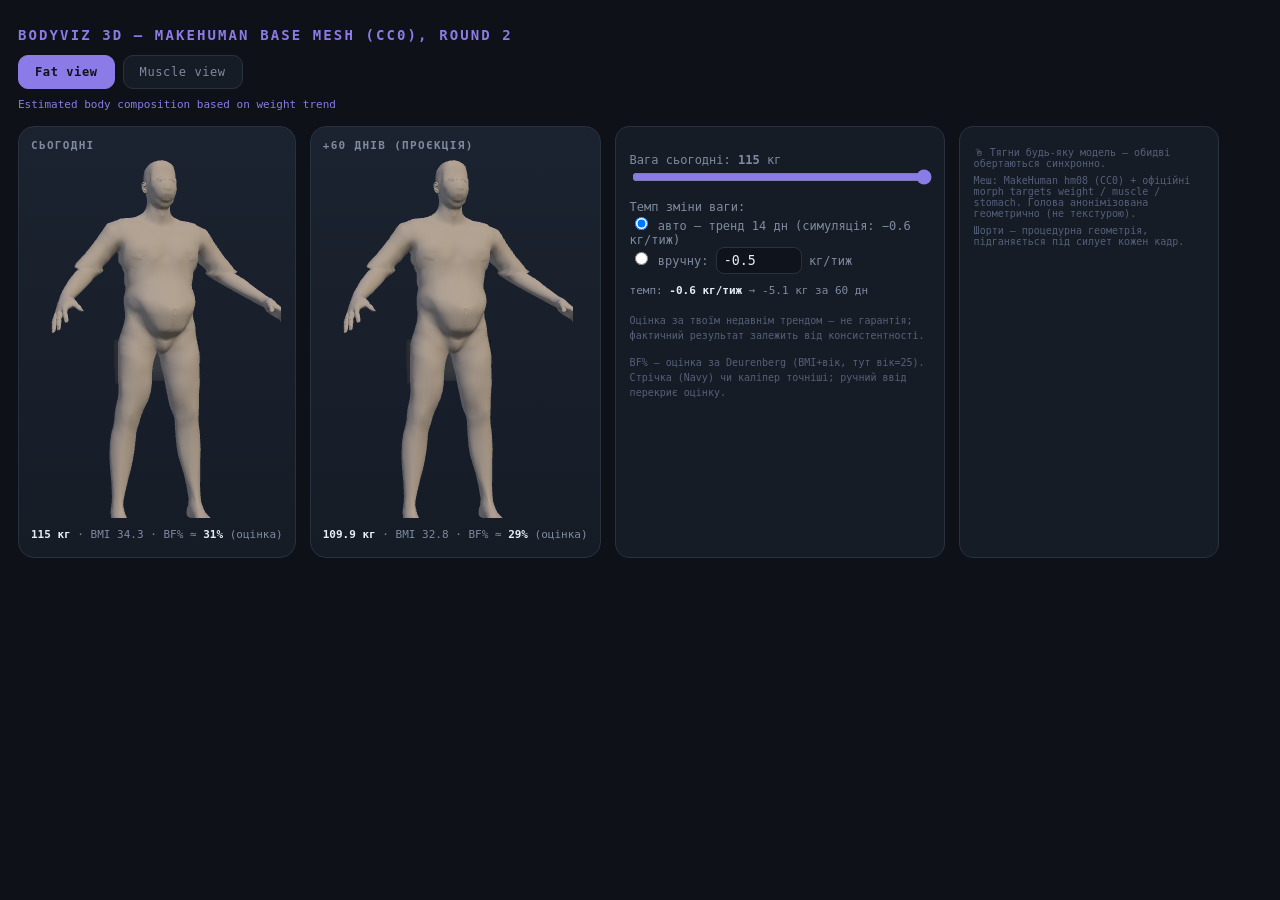
==== .claude/bodyviz-3d.html @ 17f6442b "feat: body-viz prototype round 2 — real MakeHuman mesh, shorts, Fat/Muscle split Follow-up to round-" ====
<!DOCTYPE html>
<html lang="uk">
<head>
<meta charset="utf-8" />
<meta name="viewport" content="width=device-width, initial-scale=1" />
<title>BodyViz 3D — MakeHuman mesh, round 2</title>
<style>
  body{ margin:0; background:#0E1117; color:#E7ECF3; font-family:system-ui,sans-serif; padding:18px; }
  h1{ font-size:14px; letter-spacing:.15em; text-transform:uppercase; color:#8A7BE6; font-family:monospace; }
  .modes{ display:flex; gap:8px; margin-top:12px; }
  .modes button{ font-family:monospace; font-size:12px; letter-spacing:.05em; padding:9px 16px;
    border-radius:10px; border:1px solid #28323F; background:#161C26; color:#7E8AA0; cursor:pointer; }
  .modes button.active{ background:#8A7BE6; color:#11131c; border-color:#8A7BE6; font-weight:700; }
  .caption{ font-family:monospace; font-size:11px; color:#8A7BE6; margin-top:8px; max-width:560px; line-height:1.5; }
  .row{ display:flex; flex-wrap:wrap; gap:14px; margin-top:12px; }
  .fig{ background:linear-gradient(180deg,#1B2330,#161C26); border:1px solid #28323F; border-radius:16px;
        padding:12px; }
  .fig h2{ font-size:11px; font-family:monospace; letter-spacing:.12em; text-transform:uppercase;
           color:#7E8AA0; margin:0 0 6px; }
  canvas{ border-radius:10px; display:block; touch-action:none; cursor:grab; }
  .meta{ font-family:monospace; font-size:11px; color:#7E8AA0; margin-top:8px; line-height:1.7; }
  .meta b{ color:#E7ECF3; }
  .controls{ background:#161C26; border:1px solid #28323F; border-radius:14px; padding:14px;
             font-family:monospace; font-size:12px; color:#7E8AA0; min-width:250px; max-width:300px; }
  .controls label{ display:block; margin-top:12px; }
  .controls.dim{ opacity:.4; }
  input[type=range]{ width:100%; accent-color:#8A7BE6; }
  input[type=number]{ width:70px; background:#0f141c; border:1px solid #28323F; color:#E7ECF3;
                      font-family:monospace; padding:5px 7px; border-radius:8px; }
  .disclaimer{ font-size:10px; color:#54607a; margin-top:12px; line-height:1.5; }
  .hint{ font-size:10px; color:#54607a; margin-top:6px; }
  #loading{ font-family:monospace; font-size:12px; color:#7E8AA0; padding:30px; }
</style>
</head>
<body>
<h1>BodyViz 3D — MakeHuman base mesh (CC0), round 2</h1>
<div class="modes" id="loadingModes" style="display:none">
  <button id="modeFatBtn" class="active">Fat view</button>
  <button id="modeMuscleBtn">Muscle view</button>
</div>
<div class="caption" id="viewCaption"></div>
<div id="loading">Завантаження меша (~2.5 МБ)…</div>
<div class="row" id="ui" style="display:none">
  <div class="fig">
    <h2>Сьогодні</h2>
    <canvas id="cvNow" width="250" height="360"></canvas>
    <div class="meta" id="metaNow"></div>
  </div>
  <div class="fig">
    <h2>+60 днів (проєкція)</h2>
    <canvas id="cvProj" width="250" height="360"></canvas>
    <div class="meta" id="metaProj"></div>
  </div>
  <div class="controls" id="fatControls">
    <label>Вага сьогодні: <b id="wV">115</b> кг
      <input type="range" id="wS" min="75" max="115" value="115" step="0.5"></label>
    <label>Темп зміни ваги:<br>
      <input type="radio" name="rateMode" id="rmAuto" checked>
      <label for="rmAuto" style="display:inline">авто — тренд 14 дн (симуляція: −0.6 кг/тиж)</label><br>
      <input type="radio" name="rateMode" id="rmMan">
      <label for="rmMan" style="display:inline">вручну:</label>
      <input type="number" id="rateIn" value="-0.5" step="0.1" min="-2" max="2"> кг/тиж
    </label>
    <div class="meta" id="rateMeta"></div>
    <div class="disclaimer">Оцінка за твоїм недавнім трендом — не гарантія; фактичний
      результат залежить від консистентності.</div>
    <div class="disclaimer">BF% — оцінка за Deurenberg (BMI+вік, тут вік=25).
      Стрічка (Navy) чи каліпер точніші; ручний ввід перекриє оцінку.</div>
  </div>
  <div class="controls dim" id="muscleControls" style="display:none">
    <label>Зал (консистентність тренувань): <b id="mV">30</b>%
      <input type="range" id="mS" min="0" max="100" value="30"></label>
    <div class="meta" id="muscleRateMeta"></div>
    <div class="disclaimer">Прототип: рівень консистентності задається повзунком.
      В апці — з app_gym (частота + прогресія робочих ваг).</div>
    <div class="hint">Ця модель НЕ враховує поточний жир — нейтральна статура,
      лише м'язовий рельєф.</div>
  </div>
  <div class="controls" style="min-width:200px;max-width:230px">
    <div class="hint">🖱 Тягни будь-яку модель — обидві обертаються синхронно.</div>
    <div class="hint">Меш: MakeHuman hm08 (CC0) + офіційні morph targets
      weight / muscle / stomach. Голова анонімізована геометрично (не текстурою).</div>
    <div class="hint">Шорти — процедурна геометрія, підганяється під силует кожен кадр.</div>
  </div>
</div>

<script type="module">
import * as THREE from './three.module.min.js';

const L  = (a,b,t) => a + (b-a)*t;
const SS = (t,a,b) => { const x=Math.min(1,Math.max(0,(t-a)/(b-a))); return x*x*(3-2*x); };
const clamp = (v,a,b) => Math.min(b,Math.max(a,v));

/* ============ MakeHuman asset loading (base.obj + joint markers) ============ */

function parseObj(text) {
  const pos = [];
  const idx = [];
  const jointVerts = {};
  let mode = null, jointName = null;
  for (const line of text.split('\n')) {
    if (line.startsWith('v ')) {
      const p = line.slice(2).trim().split(/\s+/).map(Number);
      pos.push(p[0], p[1], p[2]);
    } else if (line.startsWith('g ')) {
      const name = line.slice(2).trim();
      if (name === 'body') { mode = 'body'; jointName = null; }
      else if (name.startsWith('joint-')) {
        mode = 'joint'; jointName = name.slice(6);
        if (!jointVerts[jointName]) jointVerts[jointName] = new Set();
      } else { mode = null; jointName = null; }
    } else if (mode === 'body' && line.startsWith('f ')) {
      const f = line.slice(2).trim().split(/\s+/).map(w => parseInt(w, 10) - 1);
      for (let i = 2; i < f.length; i++) idx.push(f[0], f[i-1], f[i]);
    } else if (mode === 'joint' && line.startsWith('f ')) {
      const f = line.slice(2).trim().split(/\s+/).map(w => parseInt(w, 10) - 1);
      f.forEach(vi => jointVerts[jointName].add(vi));
    }
  }
  return { base: new Float32Array(pos), index: idx, jointVerts };
}

/* .target: sparse per-vertex deltas "index dx dy dz" */
function parseTarget(text) {
  const out = [];
  for (const line of text.split('\n')) {
    if (!line || line[0] === '#') continue;
    const p = line.trim().split(/\s+/);
    if (p.length !== 4) continue;
    out.push([+p[0], +p[1], +p[2], +p[3]]);
  }
  return out;
}

const [objT, tMale, tWeight, tMuscle, tBelly, tTone] = await Promise.all(
  ['mh/base.obj','mh/male-young.target','mh/maxweight.target',
   'mh/maxmuscle.target','mh/belly.target','mh/stomach-tone.target']
  .map(u => fetch(u).then(r => { if (!r.ok) throw new Error(u); return r.text(); })));

const { base, index, jointVerts } = parseObj(objT);
const T = { male: parseTarget(tMale), weight: parseTarget(tWeight),
            muscle: parseTarget(tMuscle), belly: parseTarget(tBelly), tone: parseTarget(tTone) };
const bodyVerts = new Set(index);

/* ---- skeleton landmarks: real MakeHuman joint markers, not guessed height fractions ---- */
function jointPos(name) {
  const set = jointVerts[name];
  if (!set || !set.size) return null;
  let x=0,y=0,z=0;
  set.forEach(vi => { x+=base[vi*3]; y+=base[vi*3+1]; z+=base[vi*3+2]; });
  const n = set.size;
  return { x:x/n, y:y/n, z:z/n };
}
function mirrorFallback(l, r) { return r || (l && { x:-l.x, y:l.y, z:l.z }); }
const J = {
  neck: jointPos('neck'),
  lShoulder: jointPos('l-shoulder'), rShoulder: mirrorFallback(jointPos('l-shoulder'), jointPos('r-shoulder')),
  lElbow: jointPos('l-elbow'),       rElbow: mirrorFallback(jointPos('l-elbow'), jointPos('r-elbow')),
  pelvis: jointPos('pelvis'),
  lHip: jointPos('l-upper-leg'),     rHip: mirrorFallback(jointPos('l-upper-leg'), jointPos('r-upper-leg')),
  lKnee: jointPos('l-knee'),         rKnee: mirrorFallback(jointPos('l-knee'), jointPos('r-knee')),
};

/* raw body height (pre-morph), used only to express margins as fractions of height */
let rawMinY = 1e9, rawMaxY = -1e9;
bodyVerts.forEach(vi => { const y = base[vi*3+1]; if (y<rawMinY) rawMinY=y; if (y>rawMaxY) rawMaxY=y; });
const bodyH = rawMaxY - rawMinY;

/* ---- one-time proportion correction: widen shoulders/upper-arms in the BASE mesh
   (a static mesh edit, independent of any morph — applies identically to both views) ---- */
(function widenShouldersArms() {
  const shX   = (Math.abs(J.lShoulder.x) + Math.abs(J.rShoulder.x)) / 2;
  const shY   = Math.max(J.lShoulder.y, J.rShoulder.y);
  const elY   = Math.min(J.lElbow.y, J.rElbow.y);
  const yTop  = shY + 0.010 * bodyH;
  const yBot  = L(elY, shY, 0.15);          /* stop well above the elbow — upper arm only */
  const xThr  = shX * 0.55;
  const WIDEN = 1.09;
  bodyVerts.forEach(vi => {
    const j = vi*3, x = base[j], y = base[j+1];
    if (y >= yBot && y <= yTop && Math.abs(x) > xThr) base[j] = x * WIDEN;
  });
})();

/* ---- regional modulation for belly/weight targets: lower-abdomen "apron" overhang
   more pronounced than upper torso; chest fullness kept subtle ---- */
let bMinY=1e9, bMaxY=-1e9, bSum=0, bWSum=0;
for (const d of T.belly) {
  const y = base[d[0]*3+1];
  if (y<bMinY) bMinY=y; if (y>bMaxY) bMaxY=y;
  const mag = Math.hypot(d[1],d[2],d[3]);
  bSum += y*mag; bWSum += mag;
}
const bellyMid = bWSum ? bSum/bWSum : (bMinY+bMaxY)/2;
const chestHi  = Math.min(J.lShoulder.y, J.rShoulder.y);

const REGION_MOD = {
  belly: y => y < bellyMid
    ? L(1.55, 1.0, SS(y, bMinY, bellyMid))     /* lower abdomen: pronounced apron/overhang */
    : L(1.0, 0.4, SS(y, bellyMid, bMaxY)),     /* upper abdomen: tapers off quickly */
  weight: y => (y <= bellyMid || y >= chestHi) ? 1
    : L(1, 0.72, SS(y, bellyMid, chestHi)),    /* chest: subtle, not exaggerated */
};

function compose(dst, w) {
  dst.set(base);
  for (const [name, list] of Object.entries(T)) {
    const k = w[name];
    if (!k) continue;
    const mod = REGION_MOD[name];
    for (let i = 0; i < list.length; i++) {
      const d = list[i], j = d[0] * 3;
      const local = mod ? k * mod(base[j+1]) : k;
      dst[j]   += d[1] * local;
      dst[j+1] += d[2] * local;
      dst[j+2] += d[3] * local;
    }
  }
}

/* normalisation: scale so height = 1.83m, feet at y=0 (probe = representative pose) */
const probe = new Float32Array(base.length);
compose(probe, { male:1, weight:0.7, belly:0.3, muscle:.15, tone:.1 });
let minY = 1e9, maxY = -1e9;
bodyVerts.forEach(vi => { const y = probe[vi*3+1]; if (y < minY) minY = y; if (y > maxY) maxY = y; });
const SCALE = 1.83 / (maxY - minY);

/* ---- anonymized head: project the face half onto a smooth dome, NO texture/smiley —
   a blank mannequin head, feathered blend so there's no seam at any camera angle ---- */
const headYmin = J.neck.y + 0.01 * bodyH;
let hcx=0, hcy=0, hcz=0, hn=0;
bodyVerts.forEach(vi => {
  if (probe[vi*3+1] > headYmin) { hcx+=probe[vi*3]; hcy+=probe[vi*3+1]; hcz+=probe[vi*3+2]; hn++; }
});
hcx/=hn; hcy/=hn; hcz/=hn;
let rSum=0, rN=0;
bodyVerts.forEach(vi => {
  const y=probe[vi*3+1], z=probe[vi*3+2]-hcz;
  if (y>headYmin && z>0) { rSum += Math.hypot(probe[vi*3]-hcx, y-hcy, z); rN++; }
});
const R = rSum/rN;
const faceSmooth = [];
const feather = (maxY-minY)*0.035;
bodyVerts.forEach(vi => {
  const yAbs = probe[vi*3+1];
  const x=probe[vi*3]-hcx, y=yAbs-hcy, z=probe[vi*3+2]-hcz;
  if (yAbs>headYmin && z>0) {
    const d = Math.hypot(x,y,z) || 1;
    const b = .85 * SS(yAbs, headYmin, headYmin+feather) * SS(z, 0, .35);
    faceSmooth.push([vi, hcx+x/d*R, hcy+y/d*R, hcz+z/d*R, b]);
  }
});
function anonymizeFace(dst) {
  for (const [vi,tx,ty,tz,b] of faceSmooth) {
    const j = vi*3;
    dst[j]   = dst[j]  *(1-b) + tx*b;
    dst[j+1] = dst[j+1]*(1-b) + ty*b;
    dst[j+2] = dst[j+2]*(1-b) + tz*b;
  }
}

/* ============ shorts: procedural geometry, refit to the actual silhouette each update ============ */

const hipY  = (J.lHip.y + J.rHip.y) / 2;
const kneeY = (J.lKnee.y + J.rKnee.y) / 2;
const SHORTS_Y = [
  hipY + 0.020*bodyH,          /* waistband */
  hipY,                        /* hip — widest */
  L(hipY, kneeY, 0.30),        /* upper thigh */
  L(hipY, kneeY, 0.42),        /* hem (mid-thigh) */
];
const SHORTS_PAD = 1.08;

function sampleBand(arr, yTarget, tol) {
  let sx=0, sz=0, n=0;
  bodyVerts.forEach(vi => {
    if (Math.abs(arr[vi*3+1]-yTarget) < tol) { sx+=arr[vi*3]; sz+=arr[vi*3+2]; n++; }
  });
  if (!n) return { cx:0, cz:0, hw:0.15, hd:0.12 };
  const cx=sx/n, cz=sz/n;
  let hw=0, hd=0;
  bodyVerts.forEach(vi => {
    if (Math.abs(arr[vi*3+1]-yTarget) < tol) {
      hw = Math.max(hw, Math.abs(arr[vi*3]-cx));
      hd = Math.max(hd, Math.abs(arr[vi*3+2]-cz));
    }
  });
  return { cx, cz, hw, hd };
}

class RadialLoft {
  constructor(nSt, nSeg) {
    this.nSt=nSt; this.nSeg=nSeg;
    this.geo = new THREE.BufferGeometry();
    this.pos = new Float32Array(nSt*(nSeg+1)*3);
    const idxArr = [];
    for (let i=0;i<nSt-1;i++) for (let j=0;j<nSeg;j++) {
      const a=i*(nSeg+1)+j, b=a+nSeg+1;
      idxArr.push(a,b,a+1, b,b+1,a+1);
    }
    this.geo.setIndex(idxArr);
    this.geo.setAttribute('position', new THREE.BufferAttribute(this.pos,3));
  }
  update(stations) {
    let k=0;
    for (let i=0;i<this.nSt;i++) {
      const s = stations[i];
      for (let j=0;j<=this.nSeg;j++) {
        const t = j/this.nSeg*Math.PI*2;
        this.pos[k++] = s.cx + s.hw*Math.cos(t);
        this.pos[k++] = s.y;
        this.pos[k++] = s.cz + s.hd*Math.sin(t);
      }
    }
    this.geo.attributes.position.needsUpdate = true;
    this.geo.computeVertexNormals();
  }
}
function updateShorts(loft, arr) {
  const tol = 0.02 * bodyH;
  const stations = SHORTS_Y.map(y => {
    const s = sampleBand(arr, y, tol);
    return { y, cx:s.cx, cz:s.cz, hw:s.hw*SHORTS_PAD, hd:s.hd*SHORTS_PAD };
  });
  loft.update(stations);
}

/* ============ scene per canvas ============ */
const CLAY   = new THREE.MeshStandardMaterial({ color:0xb6aca2, roughness:.85, metalness:0 });
const SHORTS = new THREE.MeshStandardMaterial({ color:0x272f3b, roughness:.8, metalness:0 });

function makeView(canvas) {
  const renderer = new THREE.WebGLRenderer({ canvas, antialias:true, alpha:true });
  renderer.setPixelRatio(Math.min(2, devicePixelRatio));
  const scene = new THREE.Scene();
  const cam = new THREE.PerspectiveCamera(32, canvas.width/canvas.height, .1, 10);
  cam.position.set(0, 1.05, 3.2); cam.lookAt(0, .95, 0);
  scene.add(new THREE.AmbientLight(0xffffff, .38));
  const key = new THREE.DirectionalLight(0xfff2e0, 2.4); key.position.set(2,3,4);
  const fill = new THREE.DirectionalLight(0xbcd3ff, .7); fill.position.set(-3,1.5,2);
  const rim = new THREE.DirectionalLight(0x8A7BE6, 1.6); rim.position.set(0,3,-4);
  scene.add(key, fill, rim);

  const geo = new THREE.BufferGeometry();
  geo.setAttribute('position', new THREE.BufferAttribute(new Float32Array(base.length), 3));
  geo.setIndex(index);
  const mesh = new THREE.Mesh(geo, CLAY);

  const shortsLoft = new RadialLoft(4, 24);
  const shortsMesh = new THREE.Mesh(shortsLoft.geo, SHORTS);

  const group = new THREE.Group();
  group.add(mesh, shortsMesh);
  group.scale.setScalar(SCALE);
  group.position.y = -minY * SCALE;
  scene.add(group);

  return { renderer, scene, cam, group, geo, shortsLoft };
}
const vNow = makeView(document.getElementById('cvNow'));
const vPrj = makeView(document.getElementById('cvProj'));

/* synced orbit — same for both views, both modes */
let rotY = .35, tilt = 0, drag = null;
[vNow, vPrj].forEach(v => {
  const el = v.renderer.domElement;
  el.addEventListener('pointerdown', e => { drag = [e.clientX, e.clientY]; el.setPointerCapture(e.pointerId); });
  el.addEventListener('pointermove', e => {
    if (!drag) return;
    rotY += (e.clientX - drag[0]) * .012;
    tilt = clamp(tilt + (e.clientY - drag[1]) * .006, -.4, .4);
    drag = [e.clientX, e.clientY];
  });
  el.addEventListener('pointerup', () => drag = null);
});

/* ============ Fat view / Muscle view weight functions ============ */
const H = 1.83, AGE = 25, BASE_KG = 115, FLOOR = 75, AUTO_RATE = -0.6;
const bmi = kg => kg/(H*H);
const bf  = kg => 1.20*bmi(kg) + .23*AGE - 10.8 - 5.4;
const fOf = kg => clamp((BASE_KG-kg)/(BASE_KG-FLOOR), 0, 1);

function fatWeights(f) {
  return { male:1, weight:L(1.6,0.12,f), belly:L(1.15,0,SS(f,0,.75)), muscle:0, tone:0 };
}
const MUSCLE_VIEW_NEUTRAL = 0.5;   /* fixed neutral frame — this view isn't about fat */
function frameSizeFromKg(kg) { return L(0.97, 1.06, clamp((kg-FLOOR)/(BASE_KG-FLOOR), 0, 1)); }
function muscleWeights(m) {
  return { male:1, weight:MUSCLE_VIEW_NEUTRAL, belly:0, muscle:m, tone:m*0.8 };
}

let mode = 'fat';
const CAPTIONS = {
  fat:    'Estimated body composition based on weight trend',
  muscle: 'Estimated muscle development based on training consistency and strength progress — not adjusted for current body fat',
};

const st = { now:{f:0,m:.3}, prj:{f:0,m:.3}, tgtNow:{f:0,m:.3}, tgtPrj:{f:0,m:.3},
             frameNow:1, framePrj:1 };

function recomputeFat() {
  const kg = +wS.value;
  const rate = rmAuto.checked ? AUTO_RATE : (+rateIn.value || 0);
  const kgPrj = clamp(kg + rate*60/7, FLOOR, BASE_KG);
  st.tgtNow = { f:fOf(kg),    m:0 };
  st.tgtPrj = { f:fOf(kgPrj), m:0 };
  st.frameNow = st.framePrj = 1;
  wV.textContent = kg;
  metaNow.innerHTML  = `<b>${kg} кг</b> · BMI ${bmi(kg).toFixed(1)} · BF% ≈ <b>${bf(kg).toFixed(0)}%</b> (оцінка)`;
  metaProj.innerHTML = `<b>${kgPrj.toFixed(1)} кг</b> · BMI ${bmi(kgPrj).toFixed(1)} · BF% ≈ <b>${bf(kgPrj).toFixed(0)}%</b> (оцінка)`;
  rateMeta.innerHTML = `темп: <b>${rate>0?'+':''}${rate} кг/тиж</b> → ${(rate*60/7).toFixed(1)} кг за 60 дн`;
}
function recomputeMuscle() {
  const kg = +wS.value;
  const level = +mS.value/100;
  const gainPerWeek = 0.02 + level*0.04;      /* illustrative: more consistency compounds faster */
  const levelPrj = clamp(level + gainPerWeek*60/7, 0, 1);
  st.tgtNow = { f:0, m:level };
  st.tgtPrj = { f:0, m:levelPrj };
  st.frameNow = st.framePrj = frameSizeFromKg(kg);
  mV.textContent = mS.value;
  metaNow.innerHTML  = `Оцінка м'язового розвитку: <b>${mS.value}%</b>`;
  metaProj.innerHTML = `Прогноз +60д: <b>${(levelPrj*100).toFixed(0)}%</b> (за поточним темпом)`;
  muscleRateMeta.innerHTML = `темп приросту: ~${(gainPerWeek*100).toFixed(1)}%/тиж → +${((levelPrj-level)*100).toFixed(0)}% за 60 дн`;
}
function recompute() { mode === 'fat' ? recomputeFat() : recomputeMuscle(); }

function setMode(next) {
  mode = next;
  modeFatBtn.classList.toggle('active', mode==='fat');
  modeMuscleBtn.classList.toggle('active', mode==='muscle');
  fatControls.style.display    = mode==='fat' ? 'block' : 'none';
  muscleControls.style.display = mode==='muscle' ? 'block' : 'none';
  viewCaption.textContent = CAPTIONS[mode];
  recompute();
}
modeFatBtn.onclick    = () => setMode('fat');
modeMuscleBtn.onclick = () => setMode('muscle');
[wS, rateIn, rmAuto, rmMan, mS].forEach(el => el.oninput = recompute);

/* ============ render loop — ~1.5s smooth morph transitions ============ */
function applyMorph(v, s, frameScale) {
  const arr = v.geo.attributes.position.array;
  const w = mode === 'fat' ? fatWeights(s.f) : muscleWeights(s.m);
  compose(arr, w);
  anonymizeFace(arr);
  v.geo.attributes.position.needsUpdate = true;
  v.geo.computeVertexNormals();
  updateShorts(v.shortsLoft, arr);
  v.group.scale.setScalar(SCALE * frameScale);
}
let last = performance.now();
function frame(t) {
  const dt = Math.min(.1, (t-last)/1000); last = t;
  const k = 1 - Math.pow(.05, dt/1.5);
  [['now','tgtNow',vNow,'frameNow'], ['prj','tgtPrj',vPrj,'framePrj']].forEach(([a,b,v,fk]) => {
    const s = st[a], g = st[b];
    const changed = !v.group.userData.init || Math.abs(s.f-g.f) > .0004 || Math.abs(s.m-g.m) > .0004;
    if (changed) {
      s.f += (g.f-s.f)*k; s.m += (g.m-s.m)*k;
      applyMorph(v, s, st[fk]);
      v.group.userData.init = true;
    }
    v.group.rotation.y = rotY; v.group.rotation.x = tilt*.5;
    v.renderer.render(v.scene, v.cam);
  });
  requestAnimationFrame(frame);
}

document.getElementById('loading').style.display = 'none';
document.getElementById('loadingModes').style.display = 'flex';
document.getElementById('ui').style.display = 'flex';
setMode('fat');
requestAnimationFrame(frame);
</script>
</body>
</html>
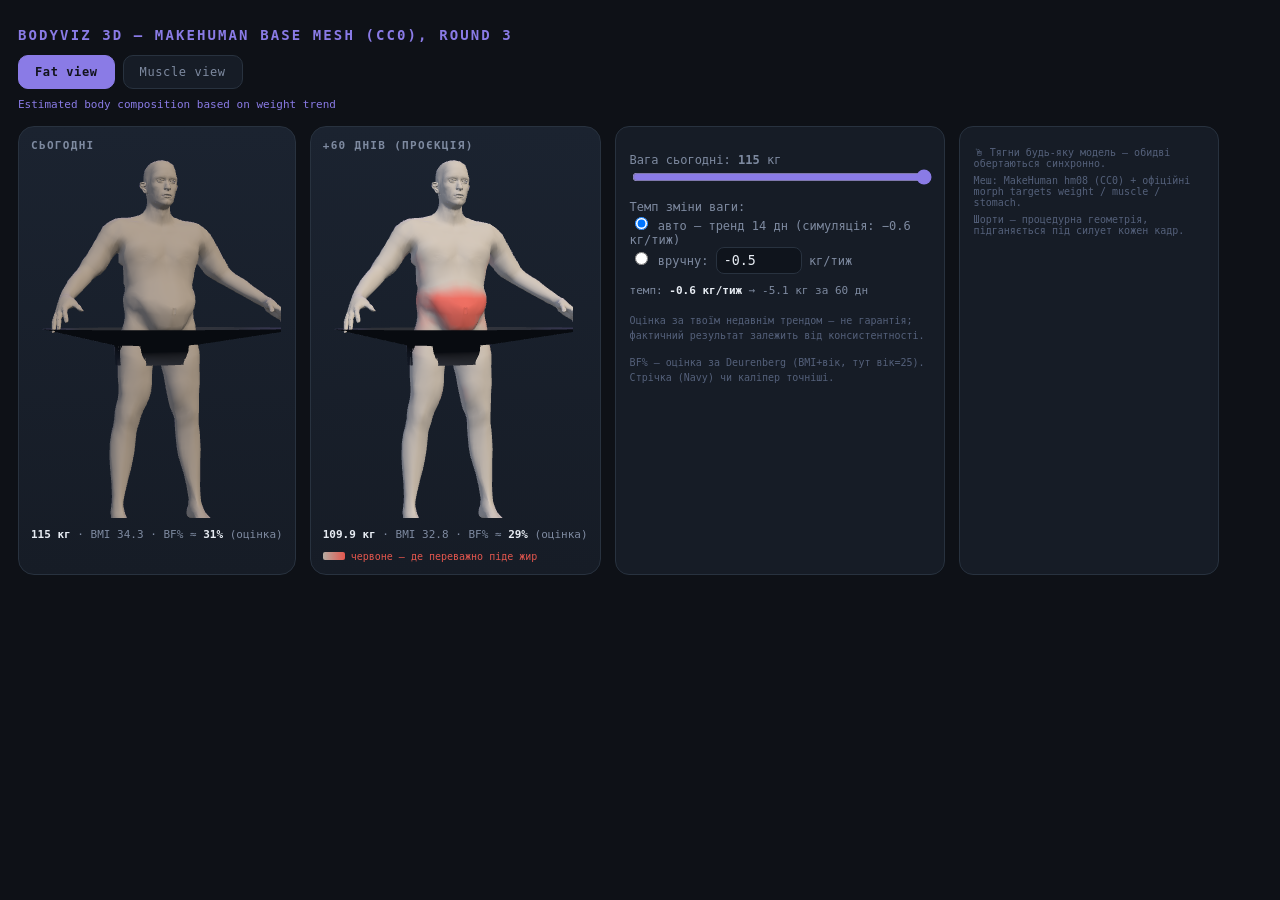
==== commit 4da0718f: "feat: body-viz round 3 — human face, visible shorts, red fat-loss zone, even fat Addresses round-2 f" ====
--- a/.claude/bodyviz-3d.html
+++ b/.claude/bodyviz-3d.html
@@ -3,7 +3,7 @@
 <head>
 <meta charset="utf-8" />
 <meta name="viewport" content="width=device-width, initial-scale=1" />
-<title>BodyViz 3D — MakeHuman mesh, round 2</title>
+<title>BodyViz 3D — MakeHuman mesh, round 3</title>
 <style>
   body{ margin:0; background:#0E1117; color:#E7ECF3; font-family:system-ui,sans-serif; padding:18px; }
   h1{ font-size:14px; letter-spacing:.15em; text-transform:uppercase; color:#8A7BE6; font-family:monospace; }
@@ -13,27 +13,24 @@
   .modes button.active{ background:#8A7BE6; color:#11131c; border-color:#8A7BE6; font-weight:700; }
   .caption{ font-family:monospace; font-size:11px; color:#8A7BE6; margin-top:8px; max-width:560px; line-height:1.5; }
   .row{ display:flex; flex-wrap:wrap; gap:14px; margin-top:12px; }
-  .fig{ background:linear-gradient(180deg,#1B2330,#161C26); border:1px solid #28323F; border-radius:16px;
-        padding:12px; }
-  .fig h2{ font-size:11px; font-family:monospace; letter-spacing:.12em; text-transform:uppercase;
-           color:#7E8AA0; margin:0 0 6px; }
+  .fig{ background:linear-gradient(180deg,#1B2330,#161C26); border:1px solid #28323F; border-radius:16px; padding:12px; }
+  .fig h2{ font-size:11px; font-family:monospace; letter-spacing:.12em; text-transform:uppercase; color:#7E8AA0; margin:0 0 6px; }
+  .redkey{ display:none; align-items:center; gap:6px; font-family:monospace; font-size:10px; color:#E4574E; margin-top:6px; }
+  .redkey b{ width:22px; height:8px; border-radius:2px; background:linear-gradient(90deg,#b6aca2,#E4574E); display:inline-block; }
   canvas{ border-radius:10px; display:block; touch-action:none; cursor:grab; }
   .meta{ font-family:monospace; font-size:11px; color:#7E8AA0; margin-top:8px; line-height:1.7; }
   .meta b{ color:#E7ECF3; }
-  .controls{ background:#161C26; border:1px solid #28323F; border-radius:14px; padding:14px;
-             font-family:monospace; font-size:12px; color:#7E8AA0; min-width:250px; max-width:300px; }
+  .controls{ background:#161C26; border:1px solid #28323F; border-radius:14px; padding:14px; font-family:monospace; font-size:12px; color:#7E8AA0; min-width:250px; max-width:300px; }
   .controls label{ display:block; margin-top:12px; }
-  .controls.dim{ opacity:.4; }
   input[type=range]{ width:100%; accent-color:#8A7BE6; }
-  input[type=number]{ width:70px; background:#0f141c; border:1px solid #28323F; color:#E7ECF3;
-                      font-family:monospace; padding:5px 7px; border-radius:8px; }
+  input[type=number]{ width:70px; background:#0f141c; border:1px solid #28323F; color:#E7ECF3; font-family:monospace; padding:5px 7px; border-radius:8px; }
   .disclaimer{ font-size:10px; color:#54607a; margin-top:12px; line-height:1.5; }
   .hint{ font-size:10px; color:#54607a; margin-top:6px; }
   #loading{ font-family:monospace; font-size:12px; color:#7E8AA0; padding:30px; }
 </style>
 </head>
 <body>
-<h1>BodyViz 3D — MakeHuman base mesh (CC0), round 2</h1>
+<h1>BodyViz 3D — MakeHuman base mesh (CC0), round 3</h1>
 <div class="modes" id="loadingModes" style="display:none">
   <button id="modeFatBtn" class="active">Fat view</button>
   <button id="modeMuscleBtn">Muscle view</button>
@@ -50,6 +47,7 @@
     <h2>+60 днів (проєкція)</h2>
     <canvas id="cvProj" width="250" height="360"></canvas>
     <div class="meta" id="metaProj"></div>
+    <div class="redkey" id="redKey"><b></b> червоне — де переважно піде жир</div>
   </div>
   <div class="controls" id="fatControls">
     <label>Вага сьогодні: <b id="wV">115</b> кг
@@ -62,24 +60,19 @@
       <input type="number" id="rateIn" value="-0.5" step="0.1" min="-2" max="2"> кг/тиж
     </label>
     <div class="meta" id="rateMeta"></div>
-    <div class="disclaimer">Оцінка за твоїм недавнім трендом — не гарантія; фактичний
-      результат залежить від консистентності.</div>
-    <div class="disclaimer">BF% — оцінка за Deurenberg (BMI+вік, тут вік=25).
-      Стрічка (Navy) чи каліпер точніші; ручний ввід перекриє оцінку.</div>
+    <div class="disclaimer">Оцінка за твоїм недавнім трендом — не гарантія; фактичний результат залежить від консистентності.</div>
+    <div class="disclaimer">BF% — оцінка за Deurenberg (BMI+вік, тут вік=25). Стрічка (Navy) чи каліпер точніші.</div>
   </div>
-  <div class="controls dim" id="muscleControls" style="display:none">
+  <div class="controls" id="muscleControls" style="display:none">
     <label>Зал (консистентність тренувань): <b id="mV">30</b>%
       <input type="range" id="mS" min="0" max="100" value="30"></label>
     <div class="meta" id="muscleRateMeta"></div>
-    <div class="disclaimer">Прототип: рівень консистентності задається повзунком.
-      В апці — з app_gym (частота + прогресія робочих ваг).</div>
-    <div class="hint">Ця модель НЕ враховує поточний жир — нейтральна статура,
-      лише м'язовий рельєф.</div>
+    <div class="disclaimer">Прототип: рівень консистентності задається повзунком. В апці — з app_gym (частота + прогресія робочих ваг).</div>
+    <div class="hint">Ця модель НЕ враховує поточний жир — нейтральна статура, лише м'язовий рельєф.</div>
   </div>
   <div class="controls" style="min-width:200px;max-width:230px">
     <div class="hint">🖱 Тягни будь-яку модель — обидві обертаються синхронно.</div>
-    <div class="hint">Меш: MakeHuman hm08 (CC0) + офіційні morph targets
-      weight / muscle / stomach. Голова анонімізована геометрично (не текстурою).</div>
+    <div class="hint">Меш: MakeHuman hm08 (CC0) + офіційні morph targets weight / muscle / stomach.</div>
     <div class="hint">Шорти — процедурна геометрія, підганяється під силует кожен кадр.</div>
   </div>
 </div>
@@ -92,11 +85,8 @@
 const clamp = (v,a,b) => Math.min(b,Math.max(a,v));
 
 /* ============ MakeHuman asset loading (base.obj + joint markers) ============ */
-
 function parseObj(text) {
-  const pos = [];
-  const idx = [];
-  const jointVerts = {};
+  const pos = [], idx = [], jointVerts = {};
   let mode = null, jointName = null;
   for (const line of text.split('\n')) {
     if (line.startsWith('v ')) {
@@ -105,10 +95,8 @@
     } else if (line.startsWith('g ')) {
       const name = line.slice(2).trim();
       if (name === 'body') { mode = 'body'; jointName = null; }
-      else if (name.startsWith('joint-')) {
-        mode = 'joint'; jointName = name.slice(6);
-        if (!jointVerts[jointName]) jointVerts[jointName] = new Set();
-      } else { mode = null; jointName = null; }
+      else if (name.startsWith('joint-')) { mode = 'joint'; jointName = name.slice(6); if (!jointVerts[jointName]) jointVerts[jointName] = new Set(); }
+      else { mode = null; jointName = null; }
     } else if (mode === 'body' && line.startsWith('f ')) {
       const f = line.slice(2).trim().split(/\s+/).map(w => parseInt(w, 10) - 1);
       for (let i = 2; i < f.length; i++) idx.push(f[0], f[i-1], f[i]);
@@ -119,8 +107,6 @@
   }
   return { base: new Float32Array(pos), index: idx, jointVerts };
 }
-
-/* .target: sparse per-vertex deltas "index dx dy dz" */
 function parseTarget(text) {
   const out = [];
   for (const line of text.split('\n')) {
@@ -133,73 +119,62 @@
 }
 
 const [objT, tMale, tWeight, tMuscle, tBelly, tTone] = await Promise.all(
-  ['mh/base.obj','mh/male-young.target','mh/maxweight.target',
-   'mh/maxmuscle.target','mh/belly.target','mh/stomach-tone.target']
+  ['mh/base.obj','mh/male-young.target','mh/maxweight.target','mh/maxmuscle.target','mh/belly.target','mh/stomach-tone.target']
   .map(u => fetch(u).then(r => { if (!r.ok) throw new Error(u); return r.text(); })));
 
 const { base, index, jointVerts } = parseObj(objT);
-const T = { male: parseTarget(tMale), weight: parseTarget(tWeight),
-            muscle: parseTarget(tMuscle), belly: parseTarget(tBelly), tone: parseTarget(tTone) };
+const T = { male: parseTarget(tMale), weight: parseTarget(tWeight), muscle: parseTarget(tMuscle), belly: parseTarget(tBelly), tone: parseTarget(tTone) };
 const bodyVerts = new Set(index);
-
-/* ---- skeleton landmarks: real MakeHuman joint markers, not guessed height fractions ---- */
+const nVerts = base.length / 3;
+
+/* ---- skeleton landmarks: real joint markers ---- */
 function jointPos(name) {
   const set = jointVerts[name];
   if (!set || !set.size) return null;
   let x=0,y=0,z=0;
   set.forEach(vi => { x+=base[vi*3]; y+=base[vi*3+1]; z+=base[vi*3+2]; });
-  const n = set.size;
-  return { x:x/n, y:y/n, z:z/n };
-}
-function mirrorFallback(l, r) { return r || (l && { x:-l.x, y:l.y, z:l.z }); }
+  return { x:x/set.size, y:y/set.size, z:z/set.size };
+}
+const mf = (l,r) => r || (l && { x:-l.x, y:l.y, z:l.z });
 const J = {
   neck: jointPos('neck'),
-  lShoulder: jointPos('l-shoulder'), rShoulder: mirrorFallback(jointPos('l-shoulder'), jointPos('r-shoulder')),
-  lElbow: jointPos('l-elbow'),       rElbow: mirrorFallback(jointPos('l-elbow'), jointPos('r-elbow')),
+  lShoulder: jointPos('l-shoulder'), rShoulder: mf(jointPos('l-shoulder'), jointPos('r-shoulder')),
+  lElbow: jointPos('l-elbow'),
   pelvis: jointPos('pelvis'),
-  lHip: jointPos('l-upper-leg'),     rHip: mirrorFallback(jointPos('l-upper-leg'), jointPos('r-upper-leg')),
-  lKnee: jointPos('l-knee'),         rKnee: mirrorFallback(jointPos('l-knee'), jointPos('r-knee')),
+  lHip: jointPos('l-upper-leg'), rHip: mf(jointPos('l-upper-leg'), jointPos('r-upper-leg')),
+  lKnee: jointPos('l-knee'), rKnee: mf(jointPos('l-knee'), jointPos('r-knee')),
 };
 
-/* raw body height (pre-morph), used only to express margins as fractions of height */
-let rawMinY = 1e9, rawMaxY = -1e9;
-bodyVerts.forEach(vi => { const y = base[vi*3+1]; if (y<rawMinY) rawMinY=y; if (y>rawMaxY) rawMaxY=y; });
+let rawMinY=1e9, rawMaxY=-1e9;
+bodyVerts.forEach(vi => { const y=base[vi*3+1]; if (y<rawMinY) rawMinY=y; if (y>rawMaxY) rawMaxY=y; });
 const bodyH = rawMaxY - rawMinY;
 
-/* ---- one-time proportion correction: widen shoulders/upper-arms in the BASE mesh
-   (a static mesh edit, independent of any morph — applies identically to both views) ---- */
+/* ---- proportion correction: widen shoulders + upper arms, FEATHERED so there's
+   no kink at the elbow (fixes the "laggy elbow" step from round 2) ---- */
 (function widenShouldersArms() {
-  const shX   = (Math.abs(J.lShoulder.x) + Math.abs(J.rShoulder.x)) / 2;
-  const shY   = Math.max(J.lShoulder.y, J.rShoulder.y);
-  const elY   = Math.min(J.lElbow.y, J.rElbow.y);
-  const yTop  = shY + 0.010 * bodyH;
-  const yBot  = L(elY, shY, 0.15);          /* stop well above the elbow — upper arm only */
-  const xThr  = shX * 0.55;
-  const WIDEN = 1.09;
+  const shX = (Math.abs(J.lShoulder.x) + Math.abs(J.rShoulder.x)) / 2;
+  const shY = J.lShoulder.y, elY = J.lElbow.y;
+  const xThr = shX * 0.5;
   bodyVerts.forEach(vi => {
     const j = vi*3, x = base[j], y = base[j+1];
-    if (y >= yBot && y <= yTop && Math.abs(x) > xThr) base[j] = x * WIDEN;
+    if (y < elY || y > shY + 0.15*bodyH || Math.abs(x) <= xThr) return;
+    const t = SS(y, elY, shY);              /* 0 at elbow → 1 at shoulder, smooth */
+    base[j] = x * (1 + 0.10 * t);
   });
 })();
 
-/* ---- regional modulation for belly/weight targets: lower-abdomen "apron" overhang
-   more pronounced than upper torso; chest fullness kept subtle ---- */
-let bMinY=1e9, bMaxY=-1e9, bSum=0, bWSum=0;
+/* ---- belly regional apron: lower abdomen sags a bit more than upper, but gentle
+   (round 2 was too extreme). Weight target is left UNMODIFIED so fat sits all
+   around — chest/flanks/arms/thighs — matching a real ~35% BF distribution. ---- */
+let bMinY=1e9, bMaxY=-1e9, bSum=0, bW=0;
 for (const d of T.belly) {
   const y = base[d[0]*3+1];
   if (y<bMinY) bMinY=y; if (y>bMaxY) bMaxY=y;
-  const mag = Math.hypot(d[1],d[2],d[3]);
-  bSum += y*mag; bWSum += mag;
-}
-const bellyMid = bWSum ? bSum/bWSum : (bMinY+bMaxY)/2;
-const chestHi  = Math.min(J.lShoulder.y, J.rShoulder.y);
-
+  const m = Math.hypot(d[1],d[2],d[3]); bSum += y*m; bW += m;
+}
+const bellyMid = bW ? bSum/bW : (bMinY+bMaxY)/2;
 const REGION_MOD = {
-  belly: y => y < bellyMid
-    ? L(1.55, 1.0, SS(y, bMinY, bellyMid))     /* lower abdomen: pronounced apron/overhang */
-    : L(1.0, 0.4, SS(y, bellyMid, bMaxY)),     /* upper abdomen: tapers off quickly */
-  weight: y => (y <= bellyMid || y >= chestHi) ? 1
-    : L(1, 0.72, SS(y, bellyMid, chestHi)),    /* chest: subtle, not exaggerated */
+  belly: y => y < bellyMid ? L(1.28, 1.0, SS(y, bMinY, bellyMid)) : L(1.0, 0.7, SS(y, bellyMid, bMaxY)),
 };
 
 function compose(dst, w) {
@@ -209,219 +184,178 @@
     if (!k) continue;
     const mod = REGION_MOD[name];
     for (let i = 0; i < list.length; i++) {
-      const d = list[i], j = d[0] * 3;
+      const d = list[i], j = d[0]*3;
       const local = mod ? k * mod(base[j+1]) : k;
-      dst[j]   += d[1] * local;
-      dst[j+1] += d[2] * local;
-      dst[j+2] += d[3] * local;
+      dst[j] += d[1]*local; dst[j+1] += d[2]*local; dst[j+2] += d[3]*local;
     }
   }
 }
 
-/* normalisation: scale so height = 1.83m, feet at y=0 (probe = representative pose) */
+/* normalisation */
 const probe = new Float32Array(base.length);
-compose(probe, { male:1, weight:0.7, belly:0.3, muscle:.15, tone:.1 });
-let minY = 1e9, maxY = -1e9;
-bodyVerts.forEach(vi => { const y = probe[vi*3+1]; if (y < minY) minY = y; if (y > maxY) maxY = y; });
+compose(probe, { male:1, weight:0.9, belly:0.4, muscle:.15, tone:.1 });
+let minY=1e9, maxY=-1e9;
+bodyVerts.forEach(vi => { const y=probe[vi*3+1]; if (y<minY) minY=y; if (y>maxY) maxY=y; });
 const SCALE = 1.83 / (maxY - minY);
 
-/* ---- anonymized head: project the face half onto a smooth dome, NO texture/smiley —
-   a blank mannequin head, feathered blend so there's no seam at any camera angle ---- */
-const headYmin = J.neck.y + 0.01 * bodyH;
-let hcx=0, hcy=0, hcz=0, hn=0;
-bodyVerts.forEach(vi => {
-  if (probe[vi*3+1] > headYmin) { hcx+=probe[vi*3]; hcy+=probe[vi*3+1]; hcz+=probe[vi*3+2]; hn++; }
-});
-hcx/=hn; hcy/=hn; hcz/=hn;
-let rSum=0, rN=0;
-bodyVerts.forEach(vi => {
-  const y=probe[vi*3+1], z=probe[vi*3+2]-hcz;
-  if (y>headYmin && z>0) { rSum += Math.hypot(probe[vi*3]-hcx, y-hcy, z); rN++; }
-});
-const R = rSum/rN;
-const faceSmooth = [];
-const feather = (maxY-minY)*0.035;
-bodyVerts.forEach(vi => {
-  const yAbs = probe[vi*3+1];
-  const x=probe[vi*3]-hcx, y=yAbs-hcy, z=probe[vi*3+2]-hcz;
-  if (yAbs>headYmin && z>0) {
-    const d = Math.hypot(x,y,z) || 1;
-    const b = .85 * SS(yAbs, headYmin, headYmin+feather) * SS(z, 0, .35);
-    faceSmooth.push([vi, hcx+x/d*R, hcy+y/d*R, hcz+z/d*R, b]);
-  }
-});
-function anonymizeFace(dst) {
-  for (const [vi,tx,ty,tz,b] of faceSmooth) {
-    const j = vi*3;
-    dst[j]   = dst[j]  *(1-b) + tx*b;
-    dst[j+1] = dst[j+1]*(1-b) + ty*b;
-    dst[j+2] = dst[j+2]*(1-b) + tz*b;
-  }
-}
-
-/* ============ shorts: procedural geometry, refit to the actual silhouette each update ============ */
-
+/* ============ shorts: short trunks (hip → high thigh, avoids inter-leg webbing) ============ */
 const hipY  = (J.lHip.y + J.rHip.y) / 2;
 const kneeY = (J.lKnee.y + J.rKnee.y) / 2;
-const SHORTS_Y = [
-  hipY + 0.020*bodyH,          /* waistband */
-  hipY,                        /* hip — widest */
-  L(hipY, kneeY, 0.30),        /* upper thigh */
-  L(hipY, kneeY, 0.42),        /* hem (mid-thigh) */
-];
-const SHORTS_PAD = 1.08;
-
-function sampleBand(arr, yTarget, tol) {
+const SHORTS_Y = [ hipY + 0.055*bodyH, hipY + 0.005*bodyH, L(hipY, kneeY, 0.20) ];
+const SHORTS_PAD = 1.06;
+
+function sampleBand(arr, y, tol) {
   let sx=0, sz=0, n=0;
-  bodyVerts.forEach(vi => {
-    if (Math.abs(arr[vi*3+1]-yTarget) < tol) { sx+=arr[vi*3]; sz+=arr[vi*3+2]; n++; }
-  });
+  bodyVerts.forEach(vi => { if (Math.abs(arr[vi*3+1]-y)<tol) { sx+=arr[vi*3]; sz+=arr[vi*3+2]; n++; } });
   if (!n) return { cx:0, cz:0, hw:0.15, hd:0.12 };
   const cx=sx/n, cz=sz/n;
   let hw=0, hd=0;
-  bodyVerts.forEach(vi => {
-    if (Math.abs(arr[vi*3+1]-yTarget) < tol) {
-      hw = Math.max(hw, Math.abs(arr[vi*3]-cx));
-      hd = Math.max(hd, Math.abs(arr[vi*3+2]-cz));
-    }
-  });
+  bodyVerts.forEach(vi => { if (Math.abs(arr[vi*3+1]-y)<tol) { hw=Math.max(hw,Math.abs(arr[vi*3]-cx)); hd=Math.max(hd,Math.abs(arr[vi*3+2]-cz)); } });
   return { cx, cz, hw, hd };
 }
-
 class RadialLoft {
   constructor(nSt, nSeg) {
     this.nSt=nSt; this.nSeg=nSeg;
     this.geo = new THREE.BufferGeometry();
     this.pos = new Float32Array(nSt*(nSeg+1)*3);
-    const idxArr = [];
-    for (let i=0;i<nSt-1;i++) for (let j=0;j<nSeg;j++) {
-      const a=i*(nSeg+1)+j, b=a+nSeg+1;
-      idxArr.push(a,b,a+1, b,b+1,a+1);
-    }
-    this.geo.setIndex(idxArr);
+    const ia = [];
+    for (let i=0;i<nSt-1;i++) for (let j=0;j<nSeg;j++) { const a=i*(nSeg+1)+j, b=a+nSeg+1; ia.push(a,b,a+1, b,b+1,a+1); }
+    this.geo.setIndex(ia);
     this.geo.setAttribute('position', new THREE.BufferAttribute(this.pos,3));
   }
-  update(stations) {
+  update(st) {
     let k=0;
-    for (let i=0;i<this.nSt;i++) {
-      const s = stations[i];
-      for (let j=0;j<=this.nSeg;j++) {
-        const t = j/this.nSeg*Math.PI*2;
-        this.pos[k++] = s.cx + s.hw*Math.cos(t);
-        this.pos[k++] = s.y;
-        this.pos[k++] = s.cz + s.hd*Math.sin(t);
-      }
-    }
+    for (let i=0;i<this.nSt;i++) { const s=st[i];
+      for (let j=0;j<=this.nSeg;j++) { const t=j/this.nSeg*Math.PI*2;
+        this.pos[k++]=s.cx+s.hw*Math.cos(t); this.pos[k++]=s.y; this.pos[k++]=s.cz+s.hd*Math.sin(t); } }
     this.geo.attributes.position.needsUpdate = true;
     this.geo.computeVertexNormals();
   }
 }
 function updateShorts(loft, arr) {
-  const tol = 0.02 * bodyH;
-  const stations = SHORTS_Y.map(y => {
-    const s = sampleBand(arr, y, tol);
-    return { y, cx:s.cx, cz:s.cz, hw:s.hw*SHORTS_PAD, hd:s.hd*SHORTS_PAD };
-  });
-  loft.update(stations);
+  const tol = 0.02*bodyH;
+  loft.update(SHORTS_Y.map(y => { const s=sampleBand(arr,y,tol); return { y, cx:s.cx, cz:s.cz, hw:s.hw*SHORTS_PAD, hd:s.hd*SHORTS_PAD }; }));
 }
 
 /* ============ scene per canvas ============ */
-const CLAY   = new THREE.MeshStandardMaterial({ color:0xb6aca2, roughness:.85, metalness:0 });
-const SHORTS = new THREE.MeshStandardMaterial({ color:0x272f3b, roughness:.8, metalness:0 });
-
-function makeView(canvas) {
+const CLAY_RGB = [0.714, 0.675, 0.635], RED_RGB = [0.95, 0.18, 0.15];
+const SHORTS_MAT = new THREE.MeshStandardMaterial({ color:0x252c3a, roughness:.85, metalness:0, side:THREE.DoubleSide });
+
+function makeView(canvas, withColors) {
   const renderer = new THREE.WebGLRenderer({ canvas, antialias:true, alpha:true });
   renderer.setPixelRatio(Math.min(2, devicePixelRatio));
   const scene = new THREE.Scene();
   const cam = new THREE.PerspectiveCamera(32, canvas.width/canvas.height, .1, 10);
   cam.position.set(0, 1.05, 3.2); cam.lookAt(0, .95, 0);
-  scene.add(new THREE.AmbientLight(0xffffff, .38));
-  const key = new THREE.DirectionalLight(0xfff2e0, 2.4); key.position.set(2,3,4);
+  scene.add(new THREE.AmbientLight(0xffffff, .40));
+  const key = new THREE.DirectionalLight(0xfff2e0, 2.3); key.position.set(2,3,4);
   const fill = new THREE.DirectionalLight(0xbcd3ff, .7); fill.position.set(-3,1.5,2);
-  const rim = new THREE.DirectionalLight(0x8A7BE6, 1.6); rim.position.set(0,3,-4);
+  const rim = new THREE.DirectionalLight(0x8A7BE6, 1.4); rim.position.set(0,3,-4);
   scene.add(key, fill, rim);
 
   const geo = new THREE.BufferGeometry();
   geo.setAttribute('position', new THREE.BufferAttribute(new Float32Array(base.length), 3));
   geo.setIndex(index);
-  const mesh = new THREE.Mesh(geo, CLAY);
-
-  const shortsLoft = new RadialLoft(4, 24);
-  const shortsMesh = new THREE.Mesh(shortsLoft.geo, SHORTS);
+  let colorAttr = null, mat;
+  if (withColors) {
+    const col = new Float32Array(base.length);
+    for (let i=0;i<nVerts;i++) { col[i*3]=CLAY_RGB[0]; col[i*3+1]=CLAY_RGB[1]; col[i*3+2]=CLAY_RGB[2]; }
+    colorAttr = new THREE.BufferAttribute(col, 3);
+    geo.setAttribute('color', colorAttr);
+    mat = new THREE.MeshStandardMaterial({ color:0xffffff, vertexColors:true, roughness:.85, metalness:0 });
+  } else {
+    mat = new THREE.MeshStandardMaterial({ color:0xb6aca2, roughness:.85, metalness:0 });
+  }
+  const mesh = new THREE.Mesh(geo, mat);
+
+  const shortsLoft = new RadialLoft(SHORTS_Y.length, 24);
+  const shortsMesh = new THREE.Mesh(shortsLoft.geo, SHORTS_MAT);
 
   const group = new THREE.Group();
   group.add(mesh, shortsMesh);
   group.scale.setScalar(SCALE);
   group.position.y = -minY * SCALE;
   scene.add(group);
-
-  return { renderer, scene, cam, group, geo, shortsLoft };
-}
-const vNow = makeView(document.getElementById('cvNow'));
-const vPrj = makeView(document.getElementById('cvProj'));
-
-/* synced orbit — same for both views, both modes */
+  return { renderer, scene, cam, group, geo, shortsLoft, colorAttr };
+}
+const vNow = makeView(document.getElementById('cvNow'), false);
+const vPrj = makeView(document.getElementById('cvProj'), true);
+
+/* synced orbit */
 let rotY = .35, tilt = 0, drag = null;
 [vNow, vPrj].forEach(v => {
   const el = v.renderer.domElement;
-  el.addEventListener('pointerdown', e => { drag = [e.clientX, e.clientY]; el.setPointerCapture(e.pointerId); });
-  el.addEventListener('pointermove', e => {
-    if (!drag) return;
-    rotY += (e.clientX - drag[0]) * .012;
-    tilt = clamp(tilt + (e.clientY - drag[1]) * .006, -.4, .4);
-    drag = [e.clientX, e.clientY];
-  });
+  el.addEventListener('pointerdown', e => { drag=[e.clientX,e.clientY]; el.setPointerCapture(e.pointerId); });
+  el.addEventListener('pointermove', e => { if (!drag) return;
+    rotY += (e.clientX-drag[0])*.012; tilt = clamp(tilt+(e.clientY-drag[1])*.006, -.4, .4); drag=[e.clientX,e.clientY]; });
   el.addEventListener('pointerup', () => drag = null);
 });
 
-/* ============ Fat view / Muscle view weight functions ============ */
-const H = 1.83, AGE = 25, BASE_KG = 115, FLOOR = 75, AUTO_RATE = -0.6;
+/* ============ Fat / Muscle weight functions ============ */
+const H=1.83, AGE=25, BASE_KG=115, FLOOR=75, AUTO_RATE=-0.6;
 const bmi = kg => kg/(H*H);
 const bf  = kg => 1.20*bmi(kg) + .23*AGE - 10.8 - 5.4;
 const fOf = kg => clamp((BASE_KG-kg)/(BASE_KG-FLOOR), 0, 1);
 
-function fatWeights(f) {
-  return { male:1, weight:L(1.6,0.12,f), belly:L(1.15,0,SS(f,0,.75)), muscle:0, tone:0 };
-}
-const MUSCLE_VIEW_NEUTRAL = 0.5;   /* fixed neutral frame — this view isn't about fat */
-function frameSizeFromKg(kg) { return L(0.97, 1.06, clamp((kg-FLOOR)/(BASE_KG-FLOOR), 0, 1)); }
-function muscleWeights(m) {
-  return { male:1, weight:MUSCLE_VIEW_NEUTRAL, belly:0, muscle:m, tone:m*0.8 };
-}
+/* fat everywhere via strong whole-body weight target; belly overhang on top */
+function fatWeights(f) { return { male:1, weight:L(1.7,0.12,f), belly:L(1.05,0,SS(f,0,.75)), muscle:0, tone:0 }; }
+const MUSCLE_VIEW_NEUTRAL = 0.5;
+const frameSizeFromKg = kg => L(0.97, 1.06, clamp((kg-FLOOR)/(BASE_KG-FLOOR), 0, 1));
+function muscleWeights(m) { return { male:1, weight:MUSCLE_VIEW_NEUTRAL, belly:0, muscle:m, tone:m*0.8 }; }
 
 let mode = 'fat';
 const CAPTIONS = {
-  fat:    'Estimated body composition based on weight trend',
+  fat: 'Estimated body composition based on weight trend',
   muscle: 'Estimated muscle development based on training consistency and strength progress — not adjusted for current body fat',
 };
-
-const st = { now:{f:0,m:.3}, prj:{f:0,m:.3}, tgtNow:{f:0,m:.3}, tgtPrj:{f:0,m:.3},
-             frameNow:1, framePrj:1 };
+const st = { now:{f:0,m:.3}, prj:{f:0,m:.3}, tgtNow:{f:0,m:.3}, tgtPrj:{f:0,m:.3}, frameNow:1, framePrj:1 };
+
+/* ---- red fat-loss zone: per-vertex shrink between now & projected geometry,
+   painted onto the projection mesh (fat mode, only when losing weight) ---- */
+const scratchNow = new Float32Array(base.length), scratchPrj = new Float32Array(base.length);
+function paintFatLoss(fNow, fPrj, losing) {
+  const col = vPrj.colorAttr.array;
+  if (!losing) {
+    for (let i=0;i<nVerts;i++){ col[i*3]=CLAY_RGB[0]; col[i*3+1]=CLAY_RGB[1]; col[i*3+2]=CLAY_RGB[2]; }
+    vPrj.colorAttr.needsUpdate = true; redKey.style.display='none'; return;
+  }
+  compose(scratchNow, fatWeights(fNow));
+  compose(scratchPrj, fatWeights(fPrj));
+  let maxD = 1e-6; const db = new Float32Array(nVerts);
+  bodyVerts.forEach(vi => { const j=vi*3;
+    const d = Math.hypot(scratchNow[j]-scratchPrj[j], scratchNow[j+1]-scratchPrj[j+1], scratchNow[j+2]-scratchPrj[j+2]);
+    db[vi]=d; if (d>maxD) maxD=d; });
+  for (let i=0;i<nVerts;i++){ col[i*3]=CLAY_RGB[0]; col[i*3+1]=CLAY_RGB[1]; col[i*3+2]=CLAY_RGB[2]; }
+  bodyVerts.forEach(vi => { const t = SS(db[vi], 0.18*maxD, 0.72*maxD); const j=vi*3;
+    col[j]   = L(CLAY_RGB[0], RED_RGB[0], t);
+    col[j+1] = L(CLAY_RGB[1], RED_RGB[1], t);
+    col[j+2] = L(CLAY_RGB[2], RED_RGB[2], t); });
+  vPrj.colorAttr.needsUpdate = true; redKey.style.display='flex';
+}
 
 function recomputeFat() {
   const kg = +wS.value;
   const rate = rmAuto.checked ? AUTO_RATE : (+rateIn.value || 0);
   const kgPrj = clamp(kg + rate*60/7, FLOOR, BASE_KG);
-  st.tgtNow = { f:fOf(kg),    m:0 };
-  st.tgtPrj = { f:fOf(kgPrj), m:0 };
+  st.tgtNow = { f:fOf(kg), m:0 }; st.tgtPrj = { f:fOf(kgPrj), m:0 };
   st.frameNow = st.framePrj = 1;
   wV.textContent = kg;
   metaNow.innerHTML  = `<b>${kg} кг</b> · BMI ${bmi(kg).toFixed(1)} · BF% ≈ <b>${bf(kg).toFixed(0)}%</b> (оцінка)`;
   metaProj.innerHTML = `<b>${kgPrj.toFixed(1)} кг</b> · BMI ${bmi(kgPrj).toFixed(1)} · BF% ≈ <b>${bf(kgPrj).toFixed(0)}%</b> (оцінка)`;
   rateMeta.innerHTML = `темп: <b>${rate>0?'+':''}${rate} кг/тиж</b> → ${(rate*60/7).toFixed(1)} кг за 60 дн`;
+  paintFatLoss(fOf(kg), fOf(kgPrj), kgPrj < kg - 0.05);
 }
 function recomputeMuscle() {
-  const kg = +wS.value;
-  const level = +mS.value/100;
-  const gainPerWeek = 0.02 + level*0.04;      /* illustrative: more consistency compounds faster */
-  const levelPrj = clamp(level + gainPerWeek*60/7, 0, 1);
-  st.tgtNow = { f:0, m:level };
-  st.tgtPrj = { f:0, m:levelPrj };
+  const kg = +wS.value, level = +mS.value/100;
+  const gpw = 0.02 + level*0.04;
+  const levelPrj = clamp(level + gpw*60/7, 0, 1);
+  st.tgtNow = { f:0, m:level }; st.tgtPrj = { f:0, m:levelPrj };
   st.frameNow = st.framePrj = frameSizeFromKg(kg);
   mV.textContent = mS.value;
   metaNow.innerHTML  = `Оцінка м'язового розвитку: <b>${mS.value}%</b>`;
   metaProj.innerHTML = `Прогноз +60д: <b>${(levelPrj*100).toFixed(0)}%</b> (за поточним темпом)`;
-  muscleRateMeta.innerHTML = `темп приросту: ~${(gainPerWeek*100).toFixed(1)}%/тиж → +${((levelPrj-level)*100).toFixed(0)}% за 60 дн`;
+  muscleRateMeta.innerHTML = `темп приросту: ~${(gpw*100).toFixed(1)}%/тиж → +${((levelPrj-level)*100).toFixed(0)}% за 60 дн`;
+  paintFatLoss(0, 0, false);
 }
 function recompute() { mode === 'fat' ? recomputeFat() : recomputeMuscle(); }
 
@@ -429,21 +363,19 @@
   mode = next;
   modeFatBtn.classList.toggle('active', mode==='fat');
   modeMuscleBtn.classList.toggle('active', mode==='muscle');
-  fatControls.style.display    = mode==='fat' ? 'block' : 'none';
+  fatControls.style.display = mode==='fat' ? 'block' : 'none';
   muscleControls.style.display = mode==='muscle' ? 'block' : 'none';
   viewCaption.textContent = CAPTIONS[mode];
   recompute();
 }
-modeFatBtn.onclick    = () => setMode('fat');
+modeFatBtn.onclick = () => setMode('fat');
 modeMuscleBtn.onclick = () => setMode('muscle');
 [wS, rateIn, rmAuto, rmMan, mS].forEach(el => el.oninput = recompute);
 
-/* ============ render loop — ~1.5s smooth morph transitions ============ */
+/* ============ render loop ============ */
 function applyMorph(v, s, frameScale) {
   const arr = v.geo.attributes.position.array;
-  const w = mode === 'fat' ? fatWeights(s.f) : muscleWeights(s.m);
-  compose(arr, w);
-  anonymizeFace(arr);
+  compose(arr, mode==='fat' ? fatWeights(s.f) : muscleWeights(s.m));
   v.geo.attributes.position.needsUpdate = true;
   v.geo.computeVertexNormals();
   updateShorts(v.shortsLoft, arr);
@@ -455,8 +387,7 @@
   const k = 1 - Math.pow(.05, dt/1.5);
   [['now','tgtNow',vNow,'frameNow'], ['prj','tgtPrj',vPrj,'framePrj']].forEach(([a,b,v,fk]) => {
     const s = st[a], g = st[b];
-    const changed = !v.group.userData.init || Math.abs(s.f-g.f) > .0004 || Math.abs(s.m-g.m) > .0004;
-    if (changed) {
+    if (!v.group.userData.init || Math.abs(s.f-g.f)>.0004 || Math.abs(s.m-g.m)>.0004) {
       s.f += (g.f-s.f)*k; s.m += (g.m-s.m)*k;
       applyMorph(v, s, st[fk]);
       v.group.userData.init = true;
